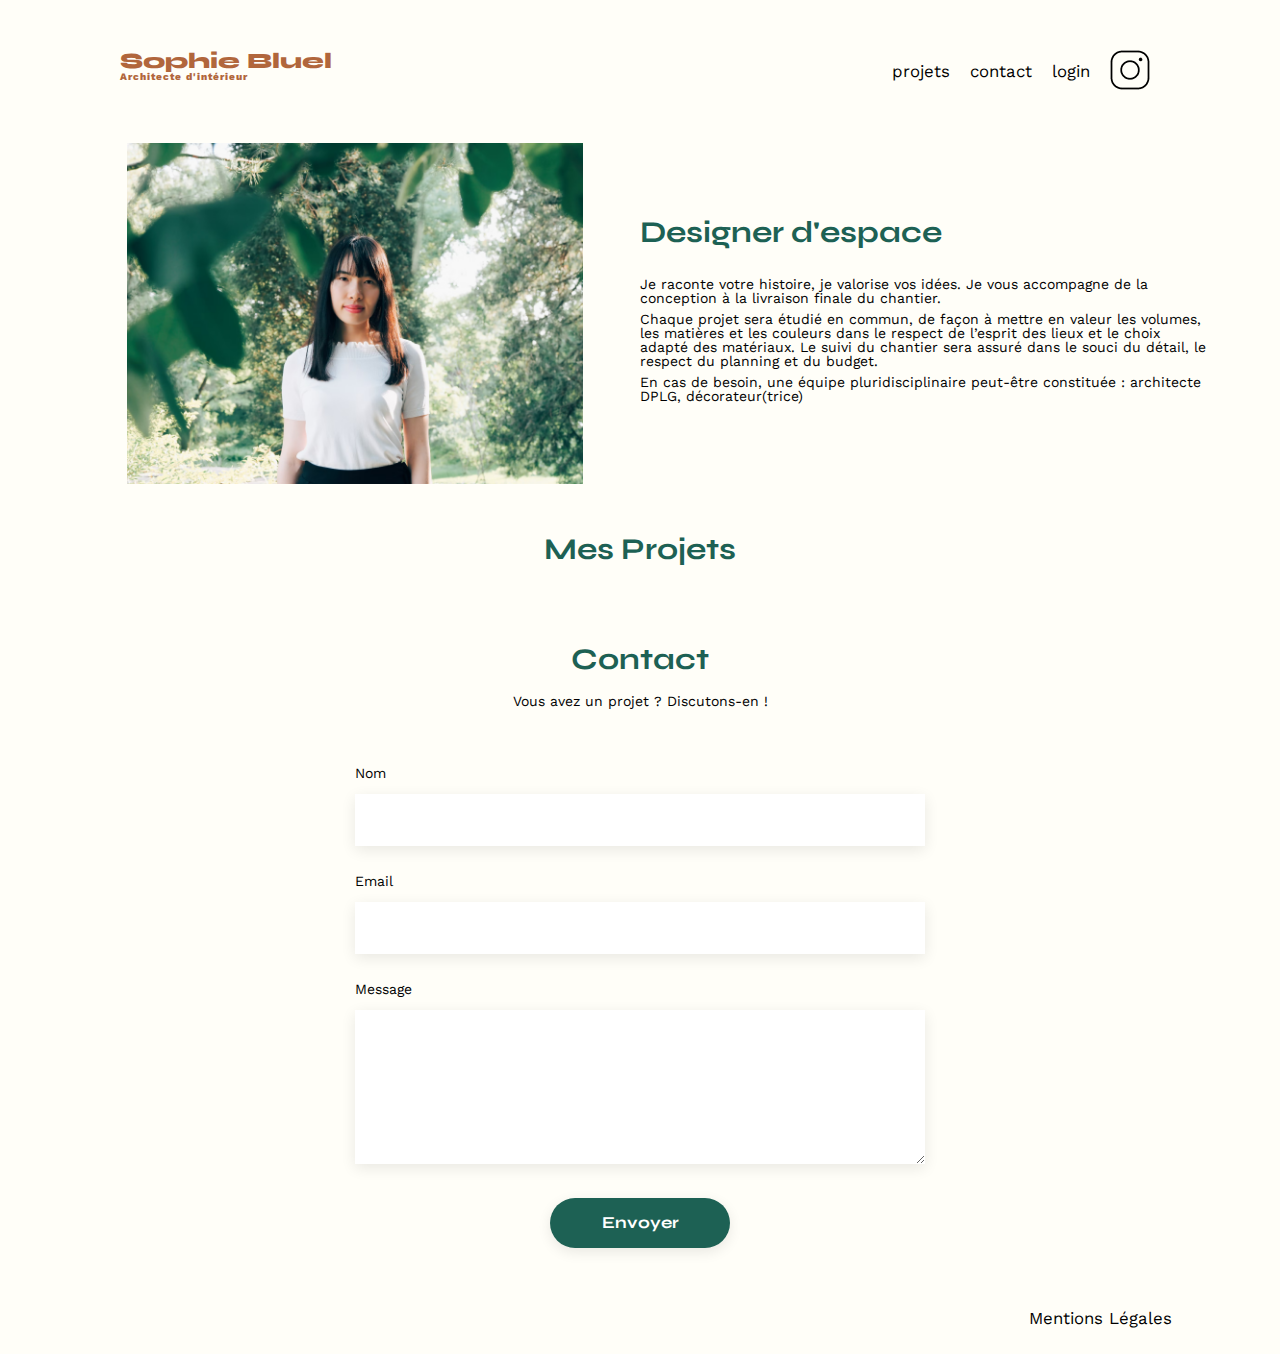
==== FrontEnd/index.html @ db6381c4 "initial commit" ====
<!DOCTYPE html>  
<html lang="fr">
<head>
	<meta charset="UTF-8">
	<title>Sophie Bluel - Architecte d'intérieur</title>
	<meta name="viewport" content="width=device-width, initial-scale=1.0">
	<link rel="preconnect" href="https://fonts.googleapis.com">
	<link rel="preconnect" href="https://fonts.gstatic.com" crossorigin>
	<link href="https://fonts.googleapis.com/css2?family=Syne:wght@700;800&family=Work+Sans&display=swap" rel="stylesheet">
	<meta name="description" content="">
	<script src="https://kit.fontawesome.com/1e4c81f9ae.js" crossorigin="anonymous"></script>
	<link rel="stylesheet" href="./assets/style.css">
	<script src="gallery.js" defer></script>
	<script src="modal-gallery.js" defer></script>
	<script src="modal-ajout-photo.js" defer></script>
	
</head>
<body>
	<section id="edition">
		<div class="bandeau_edition"><i class="fa-regular fa-pen-to-square"></i>Mode édition
	</section>
<header>
	<h1>Sophie Bluel <span>Architecte d'intérieur</span></h1>
	<nav>
		<ul>
			<li>projets</li>
			<li>contact</li>
			<li><a href="login.html" id="login_logout">login</a></li>
			<li><img src="./assets/icons/instagram.png" alt="Instagram"></li>
		</ul>
	</nav>
</header>
<main>
	<section id="introduction">
		<figure>
			<img src="./assets/images/sophie-bluel.png" alt="">
		</figure>
		<article>
			<h2>Designer d'espace</h2>
			<p>Je raconte votre histoire, je valorise vos idées. Je vous accompagne de la conception à la livraison finale du chantier.</p>
			<p>Chaque projet sera étudié en commun, de façon à mettre en valeur les volumes, les matières et les couleurs dans le respect de l’esprit des lieux et le choix adapté des matériaux. Le suivi du chantier sera assuré dans le souci du détail, le respect du planning et du budget.</p>
			<p>En cas de besoin, une équipe pluridisciplinaire peut-être constituée : architecte DPLG, décorateur(trice)</p>
		</article>
	</section>
	
	<section id="portfolio">
		
		<h2>Mes Projets <a href="#modal1"  class="js-modal" id="modif_projet"><i class="fa-regular fa-pen-to-square"></i>modifier</a></h2>
			<aside id="modal1" style="display:none;">
				<div class="modal-wrapper" style="display:none;">
					<div class="top1">
						<div><button class="js-modal-close-1"><i class="fa-solid fa-x"></i></button></div>
					</div>
					<div class="title"><h3>Galerie photo</h3></div>
					<div class="modal-gallery">
				</div>

				<div id="separation1"></div>

				<a href="#modal2" class="js-modal" id="ajout_projet">Ajouter une photo </a>
			</aside>
			<aside id="modal2" style="display:none;">
				<div class="modal-wrapper-new" style="display:none;">
					<div class="top">
						<div><button class="modal-back"><i class="fa-solid fa-arrow-left"></i></button></div>
						<div><button class="js-modal-close-new"><i class="fa-solid fa-x"></i></button></div>
					</div>
					<div class="title"><h3>Ajout photo</h3></div>
					<div class="form">
						<div class="modal-new-photo"> 
							<div class="picture-selection">
								<i id="no-picture-preview" class="fa-regular fa-image"></i>
								<input accept="image/*" type='file' id="input-picture" style="display:none" />
								<button class="button-add-photo">+ Ajouter photo</button>
								<div class="precision">jpg, png : 4mo max</div>
							</div>
							<img id="picture-preview" name="picture-preview" src="#" alt="your image" />
						</div>
						<div class="modal-new-photo-form">
							<label for="titre">Titre</label>
							<input name="titre" class="input-titre" type="text"/>
							<label for="categorie">Catégorie</label>
							<select name="categorie" class="select-category" type="text"></select>
							<div id="separation2"></div>
							<button class="button-submit">Valider</button>
						</div>
					</div>
				</div>
				
			</aside>
		<div class="filter">
		</div>
		<div class="gallery">
		</div>
	</section>
	<section id="contact">
		<h2>Contact</h2>
		<p>Vous avez un projet ? Discutons-en !</p>
		<form action="#" method="post">
			<label for="name">Nom</label>
			<input type="text" name="name" id="name">
			<label for="email">Email</label>
			<input type="email" name="email" id="email">
			<label for="message">Message</label>
			<textarea name="message" id="message" cols="30" rows="10"></textarea>
			<input type="submit" value="Envoyer">
		</form>
	</section>
</main>

<footer>
	<nav>
		<ul>
			<li>Mentions Légales</li>
		</ul>
	</nav>
</footer>
</body>
</html>
---- FrontEnd/assets/style.css ----
/* http://meyerweb.com/eric/tools/css/reset/
   v2.0 | 20110126
   License: none (public domain)
*/ 
 
html, body, div, span, applet, object, iframe,
h1, h2, h3, h4, h5, h6, p, blockquote, pre,
a, abbr, acronym, address, big, cite, code,
del, dfn, em, img, ins, kbd, q, s, samp,
small, strike, strong, sub, sup, tt, var,
b, u, i, center,
dl, dt, dd, ol, ul, li,
fieldset, form, label, legend,
table, caption, tbody, tfoot, thead, tr, th, td,
article, aside, canvas, details, embed,
figure, figcaption, footer, header, hgroup,
menu, nav, output, ruby, section, summary,
time, mark, audio, video {
	margin: 0;
	padding: 0;
	border: 0;
	font-size: 100%;
	font: inherit;
	vertical-align: baseline;
	background-color: #FFFEF8;
}
/* HTML5 display-role reset for older browsers */
article, aside, details, figcaption, figure,
footer, header, hgroup, menu, nav, section {
	display: block;
}
body {
	line-height: 1;
}
ol, ul {
	list-style: none;
}
blockquote, q {
	quotes: none;
}
blockquote:before, blockquote:after,
q:before, q:after {
	content: '';
	content: none;
}
table {
	border-collapse: collapse;
	border-spacing: 0;
}
/** end reset css**/
body {
	max-width: 1140px;
	margin:auto;
	font-family: 'Work Sans' ;
	font-size: 14px;
}
header {
	display: flex;
	justify-content: space-between;
	margin: 50px;
	
}
section {
	margin: 50px 0
}

h1, h1 a{
	display: flex;
	flex-direction: column;
	font-family: 'Syne';
	font-size: 22px;
	font-weight: 800;
	color: #B1663C;
	text-decoration: none;
}

h1 > span {
	font-family: 'Work Sans';
	font-size:10px;
	letter-spacing: 0.1em;
;
}

h2{
	font-family: 'Syne';
	font-weight: 700;
	font-size: 30px;
	color: #1D6154
}
nav ul {
	display: flex;
	align-items: center;
	list-style-type: none;

}
nav li {
	padding: 0 10px;
	font-size: 1.2em;
}

li:hover {
	color: #B1663C;
}
#introduction {
	display: flex;
	align-items: center;
}
#introduction figure {
	flex: 1
}
#introduction img {
	display: block;
	margin: auto;
	width: 80%;
}

#introduction article {
	flex: 1
}
#introduction h2 {
	margin-bottom: 1em;
}

#introduction p {
	margin-bottom: 0.5em;
}
#portfolio h2 {
	text-align: center;
	margin-bottom: 1em;
}
.gallery {
	width: 100%;
	display: grid;
	grid-template-columns: 1fr 1fr 1fr;
	grid-column-gap: 20px;
	grid-row-gap: 20px;
}

.gallery img {
	width: 100%;

}
#contact {
	width: 50%;
margin: auto;
}
#contact > * {
	text-align: center;

}
#contact h2{
	margin-bottom: 20px;
}
#contact form {
	text-align: left;
	margin-top:30px;
	display: flex;
	flex-direction: column;
}

#contact input {
	height: 50px;
	font-size: 1.2em;
	border: none;
	box-shadow: 0px 4px 14px rgba(0, 0, 0, 0.09);
}
#contact label {
	margin: 2em 0 1em 0;
}
#contact textarea {
	border: none;
	box-shadow: 0px 4px 14px rgba(0, 0, 0, 0.09);
}

input[type="submit"]{
	font-family: 'Syne';
	font-weight: 700;
	color: white;
	background-color: #1D6154;
	margin : 2em auto ;
	width: 180px;
	text-align: center;
	border-radius: 60px ;
}

footer nav ul {
	display: flex;
	justify-content: flex-end;
	margin: 2em
}

.filter {
	display: flex;
	flex-direction: row;
	gap: 20px;
	justify-content: center;	
}

.filter a {
	display: flex;
	justify-content: center;
    align-items: center;
    flex-wrap: wrap;
	font-size: 16px;
	margin-left: 5px;
	border-radius: 60px;
	border: 1px solid #1D6154;
	font-weight: 700;
	height: 37px;
	padding: 0 10px 0 10px;
	margin-bottom: 51px;
	font-family: 'Syne';
	text-decoration: none;
	color: #1D6154;
	cursor: pointer;
}

.filter .selected {
	background: #1D6154;
	color: #FFF;
}

#login h2 {
	margin-top: 150px;
	display: flex;
	justify-content: center;
}

#login label {
	display: flex;
	margin-left: 400px;
	margin-top: 37px;
}

#login input {
	display: flex;
	padding-top: 6px;
	margin-left: 400px;
	height: 50px;
	font-size: 1.2em;
	border: none;
	box-shadow: 0px 4px 14px rgba(0, 0, 0, 0.09);
	width: 379px;
	height: 51px;
}

#login #se_connecter {
	margin-top: 47px;
	display: flex;
	align-items: center;
	justify-content: center;
	cursor: pointer;
}

#login a {
	display: flex;
	justify-content: center;
	color: #3d3d3d;
	font-weight: 500;
	margin-bottom: 355px;
}

header ul a {
	text-decoration: none;
	color: black;
}

#loginLink {
	font-size: 16px;
	font-weight: 600;
}

#login_error {
	padding-top: 47px;
	display: flex;
	align-items: center;
	justify-content: center;
	color: #B1663C;
	font-size: 16px;
	font-weight: 800;
	display: none;
}

.bandeau_edition {
	display: flex;
	justify-content: center;
	align-items: center;
	height: 50px;
	background-color: black;
	color: white;
	width: 100%;
	position: fixed;
	top: 0;
	left: 0;
	margin-bottom: 50px;
}

.bandeau_edition .fa-regular {
	background-color: black;
	color: white;
	display: flex;
	justify-content: center;
	margin-right: 11px;
}

#edition {
	display: none;
}

h2 #modif_projet {
	color : black;
	font-size: 14px;
	font-weight: 400;
	margin-left: 31px;
	display: none;
	text-decoration: none;
	font-family: 'Work Sans';
}

#modif_projet .fa-regular {
	margin-right: 10px;
}


/**MODALE**/
#modal1, #modal2 {
	position: fixed;
	left: 0;
	top: 0;
	width: 100%;
	height: 100%;
	background: rgba(0,0,0,0.3);
	display: flex;
	align-items: center;
	justify-content: center;
}

.modal-wrapper,.modal-wrapper-new  {
	display: flex;
	justify-content: end;
	width: 630px;
	height: 688px;
	border-radius: 10px;
	background-color: white;
	flex-direction: column;
	justify-content: flex-start;
	margin-top: 10px;
}


.title {
    width: 100%;
    height: 40px;
	background-color: white;
}

.js-modal-close-new {
	background-color: white;
	border: none;
	margin-top: 26px;
	margin-right: 30px;
	position: absolute;
	cursor: pointer;
	font-size: 18px;
}

.top1 {
	display: flex;
	justify-content: flex-end;
	margin-top: 10px;
	background-color: white;
}

.js-modal-close-1 {
	background-color: white;
	border: none;
	margin-top: 26px;
	margin-right: 30px;
	cursor: pointer;
	font-size: 18px;
}

.js-modal-close-new {
	position:relative;
}

.modal-wrapper h3 {
	position: absolute;
	height: 30px;
	margin-top: 10px;
	display: flex;
	justify-content: center;
	font-size: 26px;
	width: 630px;
	background-color: white;
}

.modal-wrapper-new h3{
	justify-content: center;
	font-size: 26px;
	width: 630px;
	display: flex;
	margin-top: 10px;
	background-color: white;
}

.modal-gallery {
	padding: 1px 99px 36px 105px;
	display: grid;
	grid-template-columns: repeat(5, 1fr);
	column-gap: 9px;
	border-radius: 10px;
	background-color: white;
}

.modal-gallery figure {
	position: relative;
	Width: 78.63px;
	Height: 139.87px;
	background-color: white;
}
.modal-gallery img{
	width: 76.61px;
	height: 102.57px;
	margin-top: 35px;
}

.modal-gallery figcaption{
	display:none;
}

.fa-trash-can {
	display: flex;
	justify-content: center;
	align-items: center;
	font-size: 9px;
	color: white;
	width: 17px;
	height: 17px;
	background-color: black;
	border-radius: 2px;
	position: relative;
	bottom: 98px;
	left: 54.14px;
	cursor: pointer;
}

#separation1 {
	display: flex;
	background-color: #b3b3b3;
	height: 1px;
	width: 420px;
	margin-left: 105px;
}

#separation2 {
	display: flex;
	background-color: #b3b3b3;
	height: 1px;
	width: 420px;
	margin-top: 47px;
	}

#ajout_projet {
	display: flex;
	justify-content: center;
	align-items: center;
	margin-top: 38px;
	margin-left: 195px;
	background: #1D6154;
	border-radius: 60px;
	color: white;
	font-family: 'Syne';
	font-weight: 700;
	font-size: 14px;
	border: none;
	width: 237px;
	height: 36px;
	cursor: pointer;
	text-decoration: none;
}

.modal-back {
	background-color: white;
	border: none;
	margin-top: 26px;
	margin-left: 30px;
	height: 24px;
}

.top {
	display:flex;
	justify-content: space-between;
	margin-top: 10px;
	background-color: white;
}

.modal-back .fa-solid {
	display: flex;
	cursor: pointer;
	font-size: 21px;
	background-color: white;
}

.modal-new-photo {
	display: flex;
	width: 420px;
	height: 169px;
	margin: 36px 0 9px 0;
	background-color: #E8F1F7;
	border-radius: 3px;
	margin-bottom: 30px;
	flex-direction: column;
	align-items: center;
}

.modal-new-photo-form {
	display: flex;
	width: 420px;
	flex-direction: column;
	background-color: white;
}

.form {
	width: 630px;
	display: flex;
	justify-content: center;
	align-items: center;
	flex-direction: column;
	background-color: white;
}

.input-titre {
	margin-top: 10px;
	margin-bottom: 21px;
	height: 51px;
	border: none;
	box-shadow: 0px 4px 14px rgba(0, 0, 0, 0.09);
	background-color: white;
}

.select-category {
	margin-top: 10px;
	height: 51px;
	border: none;
	box-shadow: 0px 4px 14px rgba(0, 0, 0, 0.09);
	background-color: white;
}

.button-submit {
	margin-top: 32px;
	border-radius: 60px;
	border: none;
	height: 36px;
	width: 237px;
	color: white;
	background-color: #A7A7A7;
	margin-left: 80px;
	font-family: "Syne";
	font-size: 14px;
}

.modal-new-photo-form label,
.modal-new-photo-form div,
.top div,
.top i {
	background-color: white;
}

.fa-image {
	font-size: 76px;
	color: #B9C5CC;
	display: flex;
	justify-content: center;
	margin-top: 13px;
	width: 100%;
	background-color: #E8F1F6;
}

.button-add-photo {
	border-radius: 60px;
	background-color: #CBD6DC;
	border: none;
	height: 36px;
	width: 173px;
	color: #306685;
	font-size: 14px;
	margin-top: 6px;
	cursor: pointer;
}

.precision {
	background-color: #E8F1F7;
	font-size: 10px;
	display: flex;
	justify-content: center;
	margin-top: 7px;
	font-family: "Work Sans";
}

.picture-selection{
	background-color: #E8F1F6;
}

#picture-preview {
	display: none;
	max-width: 129px;
	max-height: 193px;
}
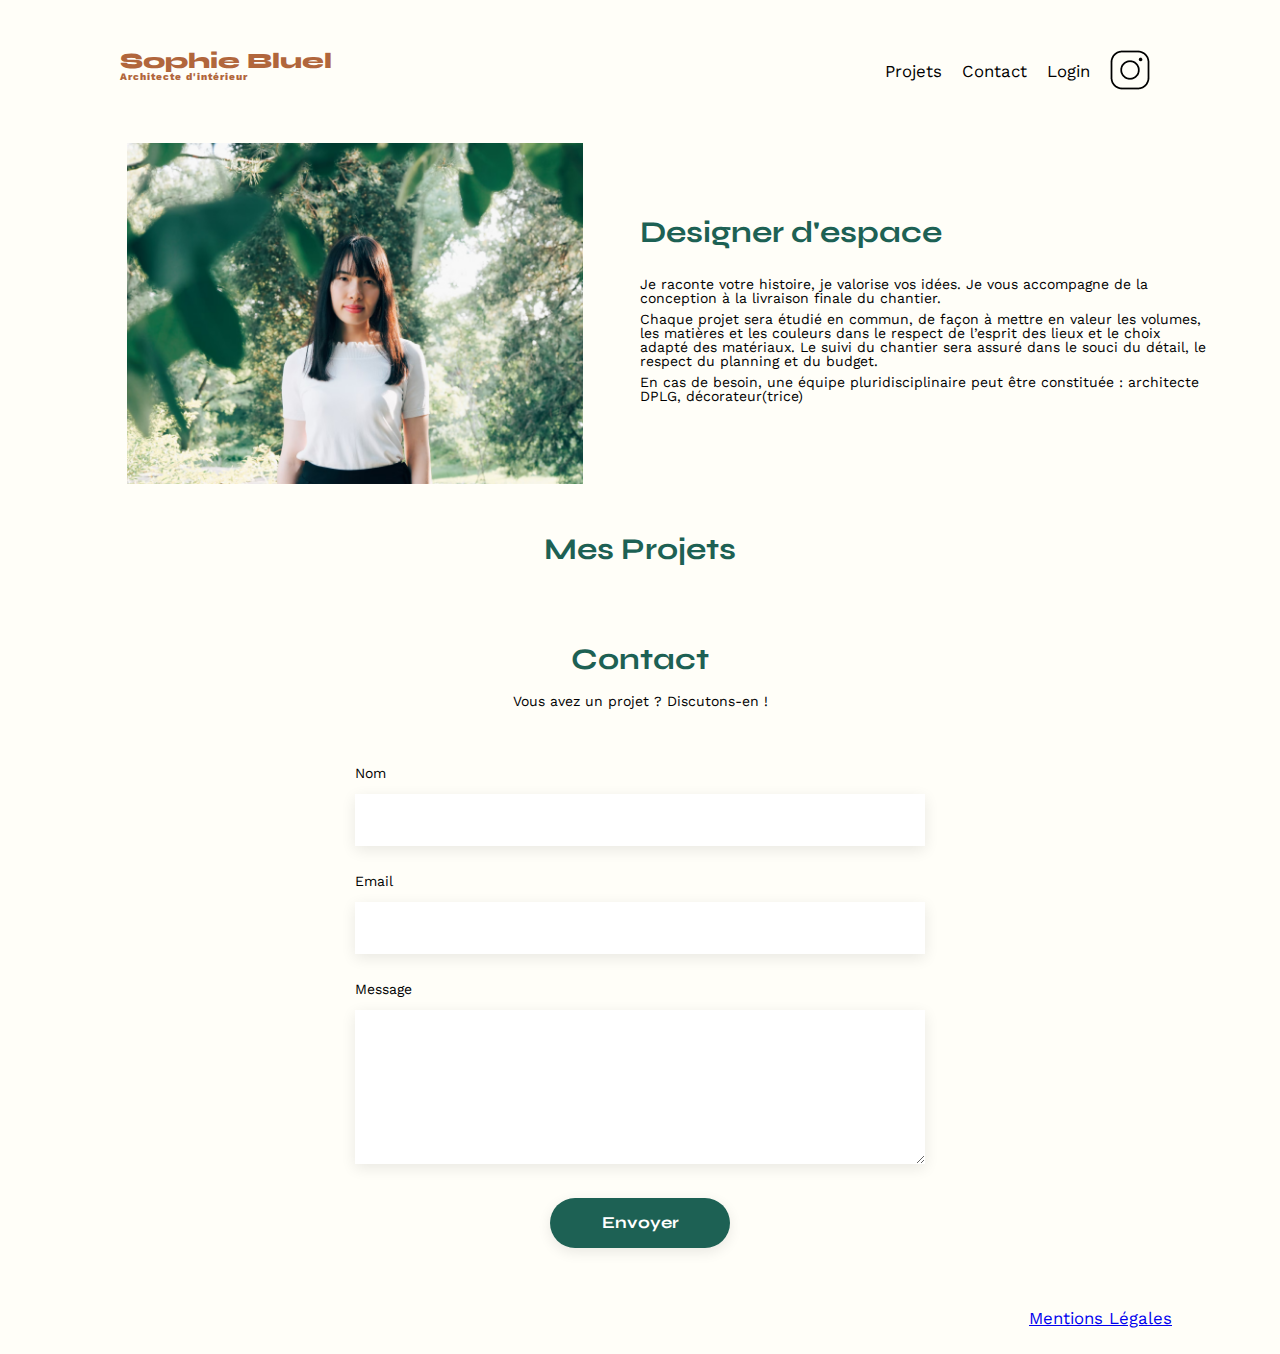
==== commit b28fcee6: "last" ====
--- a/FrontEnd/index.html
+++ b/FrontEnd/index.html
@@ -1,119 +1,190 @@
-<!DOCTYPE html>  
+<!DOCTYPE html>
 <html lang="fr">
-<head>
-	<meta charset="UTF-8">
-	<title>Sophie Bluel - Architecte d'intérieur</title>
-	<meta name="viewport" content="width=device-width, initial-scale=1.0">
-	<link rel="preconnect" href="https://fonts.googleapis.com">
-	<link rel="preconnect" href="https://fonts.gstatic.com" crossorigin>
-	<link href="https://fonts.googleapis.com/css2?family=Syne:wght@700;800&family=Work+Sans&display=swap" rel="stylesheet">
-	<meta name="description" content="">
-	<script src="https://kit.fontawesome.com/1e4c81f9ae.js" crossorigin="anonymous"></script>
-	<link rel="stylesheet" href="./assets/style.css">
-	<script src="gallery.js" defer></script>
-	<script src="modal-gallery.js" defer></script>
-	<script src="modal-ajout-photo.js" defer></script>
-	
-</head>
-<body>
-	<section id="edition">
-		<div class="bandeau_edition"><i class="fa-regular fa-pen-to-square"></i>Mode édition
-	</section>
-<header>
-	<h1>Sophie Bluel <span>Architecte d'intérieur</span></h1>
-	<nav>
-		<ul>
-			<li>projets</li>
-			<li>contact</li>
-			<li><a href="login.html" id="login_logout">login</a></li>
-			<li><img src="./assets/icons/instagram.png" alt="Instagram"></li>
-		</ul>
-	</nav>
-</header>
-<main>
-	<section id="introduction">
-		<figure>
-			<img src="./assets/images/sophie-bluel.png" alt="">
-		</figure>
-		<article>
-			<h2>Designer d'espace</h2>
-			<p>Je raconte votre histoire, je valorise vos idées. Je vous accompagne de la conception à la livraison finale du chantier.</p>
-			<p>Chaque projet sera étudié en commun, de façon à mettre en valeur les volumes, les matières et les couleurs dans le respect de l’esprit des lieux et le choix adapté des matériaux. Le suivi du chantier sera assuré dans le souci du détail, le respect du planning et du budget.</p>
-			<p>En cas de besoin, une équipe pluridisciplinaire peut-être constituée : architecte DPLG, décorateur(trice)</p>
-		</article>
-	</section>
-	
-	<section id="portfolio">
-		
-		<h2>Mes Projets <a href="#modal1"  class="js-modal" id="modif_projet"><i class="fa-regular fa-pen-to-square"></i>modifier</a></h2>
-			<aside id="modal1" style="display:none;">
-				<div class="modal-wrapper" style="display:none;">
-					<div class="top1">
-						<div><button class="js-modal-close-1"><i class="fa-solid fa-x"></i></button></div>
-					</div>
-					<div class="title"><h3>Galerie photo</h3></div>
-					<div class="modal-gallery">
-				</div>
+  <head>
+    <meta charset="UTF-8" />
+    <title>Sophie Bluel - Architecte d'intérieur</title>
+    <meta name="viewport" content="width=device-width, initial-scale=1.0" />
 
-				<div id="separation1"></div>
+    <!-- Préconnexion aux services de Google Fonts pour optimiser le chargement des polices -->
+    <link rel="preconnect" href="https://fonts.googleapis.com" />
+    <link rel="preconnect" href="https://fonts.gstatic.com" crossorigin />
 
-				<a href="#modal2" class="js-modal" id="ajout_projet">Ajouter une photo </a>
-			</aside>
-			<aside id="modal2" style="display:none;">
-				<div class="modal-wrapper-new" style="display:none;">
-					<div class="top">
-						<div><button class="modal-back"><i class="fa-solid fa-arrow-left"></i></button></div>
-						<div><button class="js-modal-close-new"><i class="fa-solid fa-x"></i></button></div>
-					</div>
-					<div class="title"><h3>Ajout photo</h3></div>
-					<div class="form">
-						<div class="modal-new-photo"> 
-							<div class="picture-selection">
-								<i id="no-picture-preview" class="fa-regular fa-image"></i>
-								<input accept="image/*" type='file' id="input-picture" style="display:none" />
-								<button class="button-add-photo">+ Ajouter photo</button>
-								<div class="precision">jpg, png : 4mo max</div>
-							</div>
-							<img id="picture-preview" name="picture-preview" src="#" alt="your image" />
-						</div>
-						<div class="modal-new-photo-form">
-							<label for="titre">Titre</label>
-							<input name="titre" class="input-titre" type="text"/>
-							<label for="categorie">Catégorie</label>
-							<select name="categorie" class="select-category" type="text"></select>
-							<div id="separation2"></div>
-							<button class="button-submit">Valider</button>
-						</div>
-					</div>
-				</div>
-				
-			</aside>
-		<div class="filter">
-		</div>
-		<div class="gallery">
-		</div>
-	</section>
-	<section id="contact">
-		<h2>Contact</h2>
-		<p>Vous avez un projet ? Discutons-en !</p>
-		<form action="#" method="post">
-			<label for="name">Nom</label>
-			<input type="text" name="name" id="name">
-			<label for="email">Email</label>
-			<input type="email" name="email" id="email">
-			<label for="message">Message</label>
-			<textarea name="message" id="message" cols="30" rows="10"></textarea>
-			<input type="submit" value="Envoyer">
-		</form>
-	</section>
-</main>
+    <!-- Lien vers les polices Google utilisées dans le projet -->
+    <link
+      href="https://fonts.googleapis.com/css2?family=Syne:wght@700;800&family=Work+Sans&display=swap"
+      rel="stylesheet"
+    />
 
-<footer>
-	<nav>
-		<ul>
-			<li>Mentions Légales</li>
-		</ul>
-	</nav>
-</footer>
-</body>
+    <meta
+      name="description"
+      content="Site de l'architecte d'intérieur Sophie Bluel"
+    />
+
+    <script
+      src="https://kit.fontawesome.com/1e4c81f9ae.js"
+      crossorigin="anonymous"
+    ></script>
+
+    <link rel="stylesheet" href="./assets/style.css" />
+
+    <!-- Inclusion des scripts JavaScript pour la galerie et les modales avec l'attribut defer pour les charger après le contenu HTML -->
+    <script src="gallery.js" defer></script>
+    <script src="modal-gallery.js" defer></script>
+    <script src="modal-ajout-photo.js" defer></script>
+  </head>
+  <body>
+    <!-- Section pour le mode édition, uniquement visible quand l'architecte est connectée -->
+    <section id="edition">
+      <div class="bandeau_edition">
+        <i class="fa-regular fa-pen-to-square"></i>Mode édition
+      </div>
+    </section>
+<!--fin section en mode architecte connectéé-->
+    <header>
+      <h1>Sophie Bluel <span>Architecte d'intérieur</span></h1>
+      <nav>
+        <ul>
+          <li><a href="#portfolio">Projets</a></li>
+          <li><a href="#contact">Contact</a></li>
+          <li><a href="login.html" id="login_logout">Login</a></li>
+          <li>
+            <a href="https://www.instagram.com/sophiebluel" target="_blank">
+              <img src="./assets/icons/instagram.png" alt="Instagram"/>
+          </a>
+          </li>
+        </ul>
+      </nav>
+    </header>
+
+    <main>
+      <!-- Section d'introduction avec une image et une description de l'architecte -->
+      <section id="introduction">
+        <figure>
+          <img src="./assets/images/sophie-bluel.png" alt="Sophie Bluel" />
+        </figure>
+        <article>
+          <h2>Designer d'espace</h2>
+          <p>
+            Je raconte votre histoire, je valorise vos idées. Je vous accompagne
+            de la conception à la livraison finale du chantier.
+          </p>
+          <p>
+            Chaque projet sera étudié en commun, de façon à mettre en valeur les
+            volumes, les matières et les couleurs dans le respect de l’esprit
+            des lieux et le choix adapté des matériaux. Le suivi du chantier
+            sera assuré dans le souci du détail, le respect du planning et du
+            budget.
+          </p>
+          <p>
+            En cas de besoin, une équipe pluridisciplinaire peut être constituée
+            : architecte DPLG, décorateur(trice)
+          </p>
+        </article>
+      </section>
+
+      <!-- Section portfolio avec une galerie de projets et des modales pour l'édition et l'ajout de photos -->
+      <section id="portfolio">
+        <h2>
+          Mes Projets
+          <a href="#modal1" class="js-modal" id="modif_projet"
+            ><i class="fa-regular fa-pen-to-square"></i>Modifier</a
+          >
+        </h2>
+        <!-- Modale pour la galerie photo -->
+        <aside id="modal1" class="modal" style="display: none">
+          <div class="modal-wrapper">
+            <div class="top1">
+              <button class="js-modal-close-1" aria-label="Fermer la modale">
+                <i class="fa-solid fa-x"></i>
+              </button>
+            </div>
+            <div class="title"><h3>Galerie photo</h3></div>
+            <div class="modal-gallery"></div>
+            <div id="separation1"></div>
+            <a href="#modal2" class="js-modal" id="ajout_projet"
+              >Ajouter une photo</a
+            >
+          </div>
+        </aside>
+
+        <!-- Modale pour l'ajout de nouvelles photos -->
+        <aside id="modal2" class="modal" style="display: none">
+          <div class="modal-wrapper-new">
+            <div class="top">
+              <button class="modal-back" aria-label="Revenir à la modale précédente">
+                <i class="fa-solid fa-arrow-left"></i>
+              </button>
+              <button class="js-modal-close-new" aria-label="Fermer la modale">
+                <i class="fa-solid fa-x"></i>
+              </button>
+            </div>
+            <div class="title"><h3>Ajout photo</h3></div>
+            <div class="form">
+              <div class="modal-new-photo">
+                <div class="picture-selection">
+                  <i id="no-picture-preview" class="fa-regular fa-image"></i>
+                  <input
+                    accept="image/*"
+                    type="file"
+                    id="input-picture"
+                    style="display: none"
+                  />
+                  <button class="button-add-photo">+ Ajouter photo</button>
+                  <div class="precision">jpg, png : 4mo max</div>
+                </div>
+                <img
+                  id="picture-preview"
+                  name="picture-preview"
+                  src="#"
+                  alt="Aperçu de l'image"
+                  style="display: none"
+                />
+              </div>
+              <div class="modal-new-photo-form">
+                <label for="titre">Titre</label>
+                <input name="titre" class="input-titre" type="text" />
+                <label for="categorie">Catégorie</label>
+                <select
+                  name="categorie"
+                  class="select-category"
+                ></select>
+                <div id="separation2"></div>
+                <button class="button-submit">Valider</button>
+              </div>
+            </div>
+          </div>
+        </aside>
+
+        <!-- Section pour les filtres de la galerie -->
+        <div class="filter"></div>
+
+        <!-- Galerie de projets -->
+        <div class="gallery"></div>
+      </section>
+      
+      <!-- Section contact avec un formulaire -->
+      <section id="contact">
+        <h2>Contact</h2>
+        <p>Vous avez un projet ? Discutons-en !</p>
+        <form action="#" method="post">
+          <label for="name">Nom</label>
+          <input type="text" name="name" id="name" required />
+          <label for="email">Email</label>
+          <input type="email" name="email" id="email" required />
+          <label for="message">Message</label>
+          <textarea name="message" id="message" cols="30" rows="10" required></textarea>
+          <input type="submit" value="Envoyer" />
+        </form>
+      </section>
+    </main>
+
+    <!-- Pied de page avec un lien vers les mentions légales -->
+    <footer>
+      <nav>
+        <ul>
+          <li><a href="#">Mentions Légales</a></li>
+        </ul>
+      </nav>
+    </footer>
+  </body>
 </html>
--- a/FrontEnd/assets/style.css
+++ b/FrontEnd/assets/style.css
@@ -1,609 +1,686 @@
 /* http://meyerweb.com/eric/tools/css/reset/
    v2.0 | 20110126
    License: none (public domain)
-*/ 
- 
-html, body, div, span, applet, object, iframe,
-h1, h2, h3, h4, h5, h6, p, blockquote, pre,
-a, abbr, acronym, address, big, cite, code,
-del, dfn, em, img, ins, kbd, q, s, samp,
-small, strike, strong, sub, sup, tt, var,
-b, u, i, center,
-dl, dt, dd, ol, ul, li,
-fieldset, form, label, legend,
-table, caption, tbody, tfoot, thead, tr, th, td,
-article, aside, canvas, details, embed,
-figure, figcaption, footer, header, hgroup,
-menu, nav, output, ruby, section, summary,
-time, mark, audio, video {
-	margin: 0;
-	padding: 0;
-	border: 0;
-	font-size: 100%;
-	font: inherit;
-	vertical-align: baseline;
-	background-color: #FFFEF8;
+*/
+
+html,
+body,
+div,
+span,
+applet,
+object,
+iframe,
+h1,
+h2,
+h3,
+h4,
+h5,
+h6,
+p,
+blockquote,
+pre,
+a,
+abbr,
+acronym,
+address,
+big,
+cite,
+code,
+del,
+dfn,
+em,
+img,
+ins,
+kbd,
+q,
+s,
+samp,
+small,
+strike,
+strong,
+sub,
+sup,
+tt,
+var,
+b,
+u,
+i,
+center,
+dl,
+dt,
+dd,
+ol,
+ul,
+li,
+fieldset,
+form,
+label,
+legend,
+table,
+caption,
+tbody,
+tfoot,
+thead,
+tr,
+th,
+td,
+article,
+aside,
+canvas,
+details,
+embed,
+figure,
+figcaption,
+footer,
+header,
+hgroup,
+menu,
+nav,
+output,
+ruby,
+section,
+summary,
+time,
+mark,
+audio,
+video {
+  margin: 0;
+  padding: 0;
+  border: 0;
+  font-size: 100%;
+  font: inherit;
+  vertical-align: baseline;
+  background-color: #fffef8;
 }
 /* HTML5 display-role reset for older browsers */
-article, aside, details, figcaption, figure,
-footer, header, hgroup, menu, nav, section {
-	display: block;
+article,
+aside,
+details,
+figcaption,
+figure,
+footer,
+header,
+hgroup,
+menu,
+nav,
+section {
+  display: block;
 }
 body {
-	line-height: 1;
-}
-ol, ul {
-	list-style: none;
-}
-blockquote, q {
-	quotes: none;
-}
-blockquote:before, blockquote:after,
-q:before, q:after {
-	content: '';
-	content: none;
+  line-height: 1;
+}
+ol,
+ul {
+  list-style: none;
+}
+blockquote,
+q {
+  quotes: none;
+}
+blockquote:before,
+blockquote:after,
+q:before,
+q:after {
+  content: "";
+  content: none;
 }
 table {
-	border-collapse: collapse;
-	border-spacing: 0;
+  border-collapse: collapse;
+  border-spacing: 0;
 }
 /** end reset css**/
 body {
-	max-width: 1140px;
-	margin:auto;
-	font-family: 'Work Sans' ;
-	font-size: 14px;
+  max-width: 1140px;
+  margin: auto;
+  font-family: "Work Sans";
+  font-size: 14px;
 }
 header {
-	display: flex;
-	justify-content: space-between;
-	margin: 50px;
-	
+  display: flex;
+  justify-content: space-between;
+  margin: 50px;
 }
 section {
-	margin: 50px 0
-}
-
-h1, h1 a{
-	display: flex;
-	flex-direction: column;
-	font-family: 'Syne';
-	font-size: 22px;
-	font-weight: 800;
-	color: #B1663C;
-	text-decoration: none;
+  margin: 50px 0;
+}
+
+h1,
+h1 a {
+  display: flex;
+  flex-direction: column;
+  font-family: "Syne";
+  font-size: 22px;
+  font-weight: 800;
+  color: #b1663c;
+  text-decoration: none;
 }
 
 h1 > span {
-	font-family: 'Work Sans';
-	font-size:10px;
-	letter-spacing: 0.1em;
-;
-}
-
-h2{
-	font-family: 'Syne';
-	font-weight: 700;
-	font-size: 30px;
-	color: #1D6154
+  font-family: "Work Sans";
+  font-size: 10px;
+  letter-spacing: 0.1em;
+}
+
+h2 {
+  font-family: "Syne";
+  font-weight: 700;
+  font-size: 30px;
+  color: #1d6154;
 }
 nav ul {
-	display: flex;
-	align-items: center;
-	list-style-type: none;
-
+  display: flex;
+  align-items: center;
+  list-style-type: none;
 }
 nav li {
-	padding: 0 10px;
-	font-size: 1.2em;
+  padding: 0 10px;
+  font-size: 1.2em;
 }
 
 li:hover {
-	color: #B1663C;
+  color: #b1663c;
 }
 #introduction {
-	display: flex;
-	align-items: center;
+  display: flex;
+  align-items: center;
 }
 #introduction figure {
-	flex: 1
+  flex: 1;
 }
 #introduction img {
-	display: block;
-	margin: auto;
-	width: 80%;
+  display: block;
+  margin: auto;
+  width: 80%;
 }
 
 #introduction article {
-	flex: 1
+  flex: 1;
 }
 #introduction h2 {
-	margin-bottom: 1em;
+  margin-bottom: 1em;
 }
 
 #introduction p {
-	margin-bottom: 0.5em;
+  margin-bottom: 0.5em;
 }
 #portfolio h2 {
-	text-align: center;
-	margin-bottom: 1em;
+  text-align: center;
+  margin-bottom: 1em;
 }
 .gallery {
-	width: 100%;
-	display: grid;
-	grid-template-columns: 1fr 1fr 1fr;
-	grid-column-gap: 20px;
-	grid-row-gap: 20px;
+  width: 100%;
+  display: grid;
+  grid-template-columns: 1fr 1fr 1fr;
+  grid-column-gap: 20px;
+  grid-row-gap: 20px;
 }
 
 .gallery img {
-	width: 100%;
-
+  width: 100%;
 }
 #contact {
-	width: 50%;
-margin: auto;
+  width: 50%;
+  margin: auto;
 }
 #contact > * {
-	text-align: center;
-
-}
-#contact h2{
-	margin-bottom: 20px;
+  text-align: center;
+}
+#contact h2 {
+  margin-bottom: 20px;
 }
 #contact form {
-	text-align: left;
-	margin-top:30px;
-	display: flex;
-	flex-direction: column;
+  text-align: left;
+  margin-top: 30px;
+  display: flex;
+  flex-direction: column;
 }
 
 #contact input {
-	height: 50px;
-	font-size: 1.2em;
-	border: none;
-	box-shadow: 0px 4px 14px rgba(0, 0, 0, 0.09);
+  height: 50px;
+  font-size: 1.2em;
+  border: none;
+  box-shadow: 0px 4px 14px rgba(0, 0, 0, 0.09);
 }
 #contact label {
-	margin: 2em 0 1em 0;
+  margin: 2em 0 1em 0;
 }
 #contact textarea {
-	border: none;
-	box-shadow: 0px 4px 14px rgba(0, 0, 0, 0.09);
-}
-
-input[type="submit"]{
-	font-family: 'Syne';
-	font-weight: 700;
-	color: white;
-	background-color: #1D6154;
-	margin : 2em auto ;
-	width: 180px;
-	text-align: center;
-	border-radius: 60px ;
+  border: none;
+  box-shadow: 0px 4px 14px rgba(0, 0, 0, 0.09);
+}
+
+input[type="submit"] {
+  font-family: "Syne";
+  font-weight: 700;
+  color: white;
+  background-color: #1d6154;
+  margin: 2em auto;
+  width: 180px;
+  text-align: center;
+  border-radius: 60px;
 }
 
 footer nav ul {
-	display: flex;
-	justify-content: flex-end;
-	margin: 2em
+  display: flex;
+  justify-content: flex-end;
+  margin: 2em;
 }
 
 .filter {
-	display: flex;
-	flex-direction: row;
-	gap: 20px;
-	justify-content: center;	
+  display: flex;
+  flex-direction: row;
+  gap: 20px;
+  justify-content: center;
 }
 
 .filter a {
-	display: flex;
-	justify-content: center;
-    align-items: center;
-    flex-wrap: wrap;
-	font-size: 16px;
-	margin-left: 5px;
-	border-radius: 60px;
-	border: 1px solid #1D6154;
-	font-weight: 700;
-	height: 37px;
-	padding: 0 10px 0 10px;
-	margin-bottom: 51px;
-	font-family: 'Syne';
-	text-decoration: none;
-	color: #1D6154;
-	cursor: pointer;
+  display: flex;
+  justify-content: center;
+  align-items: center;
+  flex-wrap: wrap;
+  font-size: 16px;
+  margin-left: 5px;
+  border-radius: 60px;
+  border: 1px solid #1d6154;
+  font-weight: 700;
+  height: 37px;
+  padding: 0 10px 0 10px;
+  margin-bottom: 51px;
+  font-family: "Syne";
+  text-decoration: none;
+  color: #1d6154;
+  cursor: pointer;
 }
 
 .filter .selected {
-	background: #1D6154;
-	color: #FFF;
+  background: #1d6154;
+  color: #fff;
 }
 
 #login h2 {
-	margin-top: 150px;
-	display: flex;
-	justify-content: center;
+  margin-top: 150px;
+  display: flex;
+  justify-content: center;
 }
 
 #login label {
-	display: flex;
-	margin-left: 400px;
-	margin-top: 37px;
+  display: flex;
+  margin-left: 400px;
+  margin-top: 37px;
 }
 
 #login input {
-	display: flex;
-	padding-top: 6px;
-	margin-left: 400px;
-	height: 50px;
-	font-size: 1.2em;
-	border: none;
-	box-shadow: 0px 4px 14px rgba(0, 0, 0, 0.09);
-	width: 379px;
-	height: 51px;
+  display: flex;
+  padding-top: 6px;
+  margin-left: 400px;
+  height: 50px;
+  font-size: 1.2em;
+  border: none;
+  box-shadow: 0px 4px 14px rgba(0, 0, 0, 0.09);
+  width: 379px;
+  height: 51px;
 }
 
 #login #se_connecter {
-	margin-top: 47px;
-	display: flex;
-	align-items: center;
-	justify-content: center;
-	cursor: pointer;
+  margin-top: 47px;
+  display: flex;
+  align-items: center;
+  justify-content: center;
+  cursor: pointer;
 }
 
 #login a {
-	display: flex;
-	justify-content: center;
-	color: #3d3d3d;
-	font-weight: 500;
-	margin-bottom: 355px;
+  display: flex;
+  justify-content: center;
+  color: #3d3d3d;
+  font-weight: 500;
+  margin-bottom: 355px;
 }
 
 header ul a {
-	text-decoration: none;
-	color: black;
+  text-decoration: none;
+  color: black;
 }
 
 #loginLink {
-	font-size: 16px;
-	font-weight: 600;
+  font-size: 16px;
+  font-weight: 600;
 }
 
 #login_error {
-	padding-top: 47px;
-	display: flex;
-	align-items: center;
-	justify-content: center;
-	color: #B1663C;
-	font-size: 16px;
-	font-weight: 800;
-	display: none;
+  padding-top: 47px;
+  display: flex;
+  align-items: center;
+  justify-content: center;
+  color: #b1663c;
+  font-size: 16px;
+  font-weight: 800;
+  display: none;
 }
 
 .bandeau_edition {
-	display: flex;
-	justify-content: center;
-	align-items: center;
-	height: 50px;
-	background-color: black;
-	color: white;
-	width: 100%;
-	position: fixed;
-	top: 0;
-	left: 0;
-	margin-bottom: 50px;
+  display: flex;
+  justify-content: center;
+  align-items: center;
+  height: 50px;
+  background-color: black;
+  color: white;
+  width: 100%;
+  position: fixed;
+  top: 0;
+  left: 0;
+  margin-bottom: 50px;
 }
 
 .bandeau_edition .fa-regular {
-	background-color: black;
-	color: white;
-	display: flex;
-	justify-content: center;
-	margin-right: 11px;
+  background-color: black;
+  color: white;
+  display: flex;
+  justify-content: center;
+  margin-right: 11px;
 }
 
 #edition {
-	display: none;
+  display: none;
 }
 
 h2 #modif_projet {
-	color : black;
-	font-size: 14px;
-	font-weight: 400;
-	margin-left: 31px;
-	display: none;
-	text-decoration: none;
-	font-family: 'Work Sans';
+  color: black;
+  font-size: 14px;
+  font-weight: 400;
+  margin-left: 31px;
+  display: none;
+  text-decoration: none;
+  font-family: "Work Sans";
 }
 
 #modif_projet .fa-regular {
-	margin-right: 10px;
-}
-
+  margin-right: 10px;
+}
 
 /**MODALE**/
-#modal1, #modal2 {
-	position: fixed;
-	left: 0;
-	top: 0;
-	width: 100%;
-	height: 100%;
-	background: rgba(0,0,0,0.3);
-	display: flex;
-	align-items: center;
-	justify-content: center;
-}
-
-.modal-wrapper,.modal-wrapper-new  {
-	display: flex;
-	justify-content: end;
-	width: 630px;
-	height: 688px;
-	border-radius: 10px;
-	background-color: white;
-	flex-direction: column;
-	justify-content: flex-start;
-	margin-top: 10px;
-}
-
+#modal1,
+#modal2 {
+  position: fixed;
+  left: 0;
+  top: 0;
+  width: 100%;
+  height: 100%;
+  background: rgba(0, 0, 0, 0.3);
+  display: flex;
+  align-items: center;
+  justify-content: center;
+}
+
+.modal-wrapper,
+.modal-wrapper-new {
+  display: flex;
+  justify-content: end;
+  width: 630px;
+  height: 688px;
+  border-radius: 10px;
+  background-color: white;
+  flex-direction: column;
+  justify-content: flex-start;
+  margin-top: 10px;
+}
 
 .title {
-    width: 100%;
-    height: 40px;
-	background-color: white;
+  width: 100%;
+  height: 40px;
+  background-color: white;
 }
 
 .js-modal-close-new {
-	background-color: white;
-	border: none;
-	margin-top: 26px;
-	margin-right: 30px;
-	position: absolute;
-	cursor: pointer;
-	font-size: 18px;
+  background-color: white;
+  border: none;
+  margin-top: 26px;
+  margin-right: 30px;
+  position: absolute;
+  cursor: pointer;
+  font-size: 18px;
 }
 
 .top1 {
-	display: flex;
-	justify-content: flex-end;
-	margin-top: 10px;
-	background-color: white;
+  display: flex;
+  justify-content: flex-end;
+  margin-top: 10px;
+  background-color: white;
 }
 
 .js-modal-close-1 {
-	background-color: white;
-	border: none;
-	margin-top: 26px;
-	margin-right: 30px;
-	cursor: pointer;
-	font-size: 18px;
+  background-color: white;
+  border: none;
+  margin-top: 26px;
+  margin-right: 30px;
+  cursor: pointer;
+  font-size: 18px;
 }
 
 .js-modal-close-new {
-	position:relative;
+  position: relative;
 }
 
 .modal-wrapper h3 {
-	position: absolute;
-	height: 30px;
-	margin-top: 10px;
-	display: flex;
-	justify-content: center;
-	font-size: 26px;
-	width: 630px;
-	background-color: white;
-}
-
-.modal-wrapper-new h3{
-	justify-content: center;
-	font-size: 26px;
-	width: 630px;
-	display: flex;
-	margin-top: 10px;
-	background-color: white;
+  position: absolute;
+  height: 30px;
+  margin-top: 10px;
+  display: flex;
+  justify-content: center;
+  font-size: 26px;
+  width: 630px;
+  background-color: white;
+}
+
+.modal-wrapper-new h3 {
+  justify-content: center;
+  font-size: 26px;
+  width: 630px;
+  display: flex;
+  margin-top: 10px;
+  background-color: white;
 }
 
 .modal-gallery {
-	padding: 1px 99px 36px 105px;
-	display: grid;
-	grid-template-columns: repeat(5, 1fr);
-	column-gap: 9px;
-	border-radius: 10px;
-	background-color: white;
+  padding: 1px 99px 36px 105px;
+  display: grid;
+  grid-template-columns: repeat(5, 1fr);
+  column-gap: 9px;
+  border-radius: 10px;
+  background-color: white;
 }
 
 .modal-gallery figure {
-	position: relative;
-	Width: 78.63px;
-	Height: 139.87px;
-	background-color: white;
-}
-.modal-gallery img{
-	width: 76.61px;
-	height: 102.57px;
-	margin-top: 35px;
-}
-
-.modal-gallery figcaption{
-	display:none;
+  position: relative;
+  width: 78.63px;
+  height: 139.87px;
+  background-color: white;
+}
+.modal-gallery img {
+  width: 76.61px;
+  height: 102.57px;
+  margin-top: 35px;
+}
+
+.modal-gallery figcaption {
+  display: none;
 }
 
 .fa-trash-can {
-	display: flex;
-	justify-content: center;
-	align-items: center;
-	font-size: 9px;
-	color: white;
-	width: 17px;
-	height: 17px;
-	background-color: black;
-	border-radius: 2px;
-	position: relative;
-	bottom: 98px;
-	left: 54.14px;
-	cursor: pointer;
+  display: flex;
+  justify-content: center;
+  align-items: center;
+  font-size: 9px;
+  color: white;
+  width: 17px;
+  height: 17px;
+  background-color: black;
+  border-radius: 2px;
+  position: relative;
+  bottom: 98px;
+  left: 54.14px;
+  cursor: pointer;
 }
 
 #separation1 {
-	display: flex;
-	background-color: #b3b3b3;
-	height: 1px;
-	width: 420px;
-	margin-left: 105px;
+  display: flex;
+  background-color: #b3b3b3;
+  height: 1px;
+  width: 420px;
+  margin-left: 105px;
 }
 
 #separation2 {
-	display: flex;
-	background-color: #b3b3b3;
-	height: 1px;
-	width: 420px;
-	margin-top: 47px;
-	}
+  display: flex;
+  background-color: #b3b3b3;
+  height: 1px;
+  width: 420px;
+  margin-top: 47px;
+}
 
 #ajout_projet {
-	display: flex;
-	justify-content: center;
-	align-items: center;
-	margin-top: 38px;
-	margin-left: 195px;
-	background: #1D6154;
-	border-radius: 60px;
-	color: white;
-	font-family: 'Syne';
-	font-weight: 700;
-	font-size: 14px;
-	border: none;
-	width: 237px;
-	height: 36px;
-	cursor: pointer;
-	text-decoration: none;
+  display: flex;
+  justify-content: center;
+  align-items: center;
+  margin-top: 38px;
+  margin-left: 195px;
+  background: #1d6154;
+  border-radius: 60px;
+  color: white;
+  font-family: "Syne";
+  font-weight: 700;
+  font-size: 14px;
+  border: none;
+  width: 237px;
+  height: 36px;
+  cursor: pointer;
+  text-decoration: none;
 }
 
 .modal-back {
-	background-color: white;
-	border: none;
-	margin-top: 26px;
-	margin-left: 30px;
-	height: 24px;
+  background-color: white;
+  border: none;
+  margin-top: 26px;
+  margin-left: 30px;
+  height: 24px;
 }
 
 .top {
-	display:flex;
-	justify-content: space-between;
-	margin-top: 10px;
-	background-color: white;
+  display: flex;
+  justify-content: space-between;
+  margin-top: 10px;
+  background-color: white;
 }
 
 .modal-back .fa-solid {
-	display: flex;
-	cursor: pointer;
-	font-size: 21px;
-	background-color: white;
+  display: flex;
+  cursor: pointer;
+  font-size: 21px;
+  background-color: white;
 }
 
 .modal-new-photo {
-	display: flex;
-	width: 420px;
-	height: 169px;
-	margin: 36px 0 9px 0;
-	background-color: #E8F1F7;
-	border-radius: 3px;
-	margin-bottom: 30px;
-	flex-direction: column;
-	align-items: center;
+  display: flex;
+  width: 420px;
+  height: 169px;
+  margin: 36px 0 9px 0;
+  background-color: #e8f1f7;
+  border-radius: 3px;
+  margin-bottom: 30px;
+  flex-direction: column;
+  align-items: center;
 }
 
 .modal-new-photo-form {
-	display: flex;
-	width: 420px;
-	flex-direction: column;
-	background-color: white;
+  display: flex;
+  width: 420px;
+  flex-direction: column;
+  background-color: white;
 }
 
 .form {
-	width: 630px;
-	display: flex;
-	justify-content: center;
-	align-items: center;
-	flex-direction: column;
-	background-color: white;
+  width: 630px;
+  display: flex;
+  justify-content: center;
+  align-items: center;
+  flex-direction: column;
+  background-color: white;
 }
 
 .input-titre {
-	margin-top: 10px;
-	margin-bottom: 21px;
-	height: 51px;
-	border: none;
-	box-shadow: 0px 4px 14px rgba(0, 0, 0, 0.09);
-	background-color: white;
+  margin-top: 10px;
+  margin-bottom: 21px;
+  height: 51px;
+  border: none;
+  box-shadow: 0px 4px 14px rgba(0, 0, 0, 0.09);
+  background-color: white;
 }
 
 .select-category {
-	margin-top: 10px;
-	height: 51px;
-	border: none;
-	box-shadow: 0px 4px 14px rgba(0, 0, 0, 0.09);
-	background-color: white;
+  margin-top: 10px;
+  height: 51px;
+  border: none;
+  box-shadow: 0px 4px 14px rgba(0, 0, 0, 0.09);
+  background-color: white;
 }
 
 .button-submit {
-	margin-top: 32px;
-	border-radius: 60px;
-	border: none;
-	height: 36px;
-	width: 237px;
-	color: white;
-	background-color: #A7A7A7;
-	margin-left: 80px;
-	font-family: "Syne";
-	font-size: 14px;
+  margin-top: 32px;
+  border-radius: 60px;
+  border: none;
+  height: 36px;
+  width: 237px;
+  color: white;
+  background-color: #a7a7a7;
+  margin-left: 80px;
+  font-family: "Syne";
+  font-size: 14px;
 }
 
 .modal-new-photo-form label,
 .modal-new-photo-form div,
 .top div,
 .top i {
-	background-color: white;
+  background-color: white;
 }
 
 .fa-image {
-	font-size: 76px;
-	color: #B9C5CC;
-	display: flex;
-	justify-content: center;
-	margin-top: 13px;
-	width: 100%;
-	background-color: #E8F1F6;
+  font-size: 76px;
+  color: #b9c5cc;
+  display: flex;
+  justify-content: center;
+  margin-top: 13px;
+  width: 100%;
+  background-color: #e8f1f6;
 }
 
 .button-add-photo {
-	border-radius: 60px;
-	background-color: #CBD6DC;
-	border: none;
-	height: 36px;
-	width: 173px;
-	color: #306685;
-	font-size: 14px;
-	margin-top: 6px;
-	cursor: pointer;
+  border-radius: 60px;
+  background-color: #cbd6dc;
+  border: none;
+  height: 36px;
+  width: 173px;
+  color: #306685;
+  font-size: 14px;
+  margin-top: 6px;
+  cursor: pointer;
 }
 
 .precision {
-	background-color: #E8F1F7;
-	font-size: 10px;
-	display: flex;
-	justify-content: center;
-	margin-top: 7px;
-	font-family: "Work Sans";
-}
-
-.picture-selection{
-	background-color: #E8F1F6;
+  background-color: #e8f1f7;
+  font-size: 10px;
+  display: flex;
+  justify-content: center;
+  margin-top: 7px;
+  font-family: "Work Sans";
+}
+
+.picture-selection {
+  background-color: #e8f1f6;
 }
 
 #picture-preview {
-	display: none;
-	max-width: 129px;
-	max-height: 193px;
-}+  display: none;
+  max-width: 129px;
+  max-height: 193px;
+}
